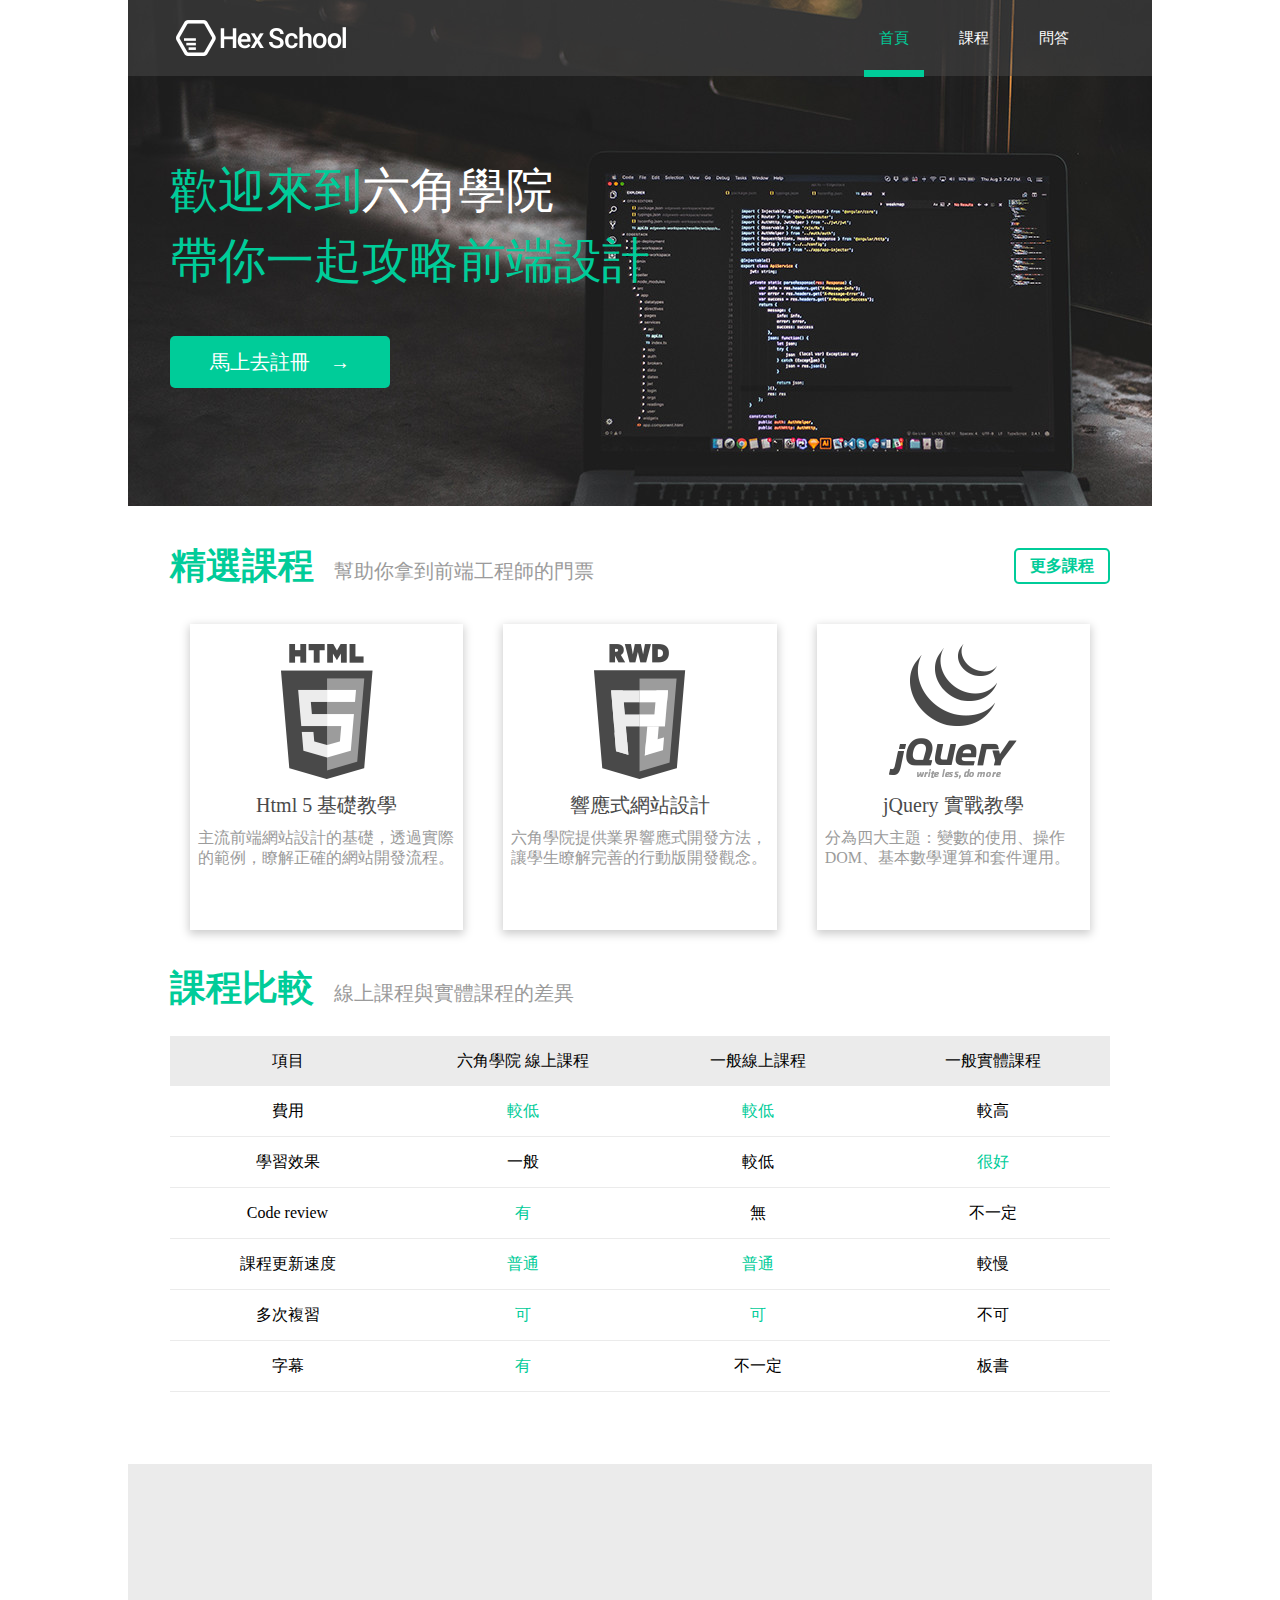
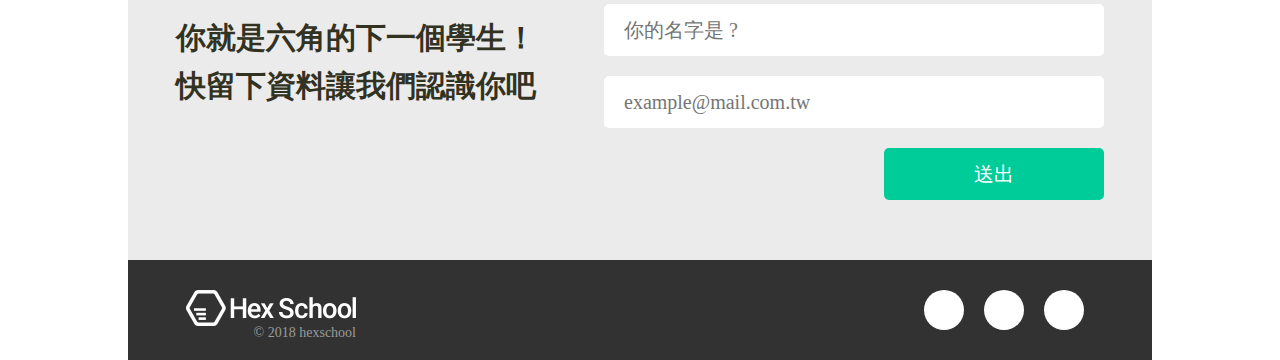
==== index.html @ c185f645 "add index.html" ====
<!DOCTYPE html>
<html lang="en">

<head>
	<meta charset="UTF-8">
	<meta name="viewport" content="width=device-width, initial-scale=1.0">
	<meta http-equiv="X-UA-Compatible" content="ie=edge">
	<title>六角學院</title>
	<meta name='description' content='為您打造就算沒有程式基礎，也能夠逐步學習獲得網頁排版技巧的紮實觀念，六角學院的講師將協助您成就更好的自己！' />
	<meta content="線上課程, 網頁設計, 前端, 前端課程推薦, HTML, CSS, jQuery, javascript" name="keywords">
	<meta property="og:title" content="六角學院" />
    <meta property="og:description" content="為您打造就算沒有程式基礎，也能夠逐步學習獲得網頁排版技巧的紮實觀念，六角學院的講師將協助您成就更好的自己！">
    <meta property="og:type" content="http://www.hexschool.com/" />
    <meta property="og:url" content="https://www.facebook.com/hexschool/?ref=br_rs" />
    <meta property="og:image" content="FB的圖片" />
    <meta http-equiv="X-UA-Compatible" content="IE=Edge" />
	<link rel="stylesheet" href="../css/all.css">
	<link rel="stylesheet" href="https://use.fontawesome.com/releases/v5.7.1/css/all.css" integrity="sha384-fnmOCqbTlWIlj8LyTjo7mOUStjsKC4pOpQbqyi7RrhN7udi9RwhKkMHpvLbHG9Sr" crossorigin="anonymous">
</head>

<body>
	<div class="wrap">
		<div class="index head">
			<div class="navbar">
				<h1>
					<a href="#">六角學院</a>
				</h1>
				<ul>
					<li class="highlight"><a class="highlight" href="../html/index.html">首頁</a></li>
					<li><a href="../html/class.html">課程</a></li>
					<li><a href="../html/faq.html">問答</a></li>
				</ul>
			</div>
			<div class="banner">
				歡迎來到<span>六角學院</span><br>帶你一起攻略前端設計
			</div>
			<input type="submit" value="馬上去註冊　→">
		</div>
		<div class="content">
			<div class="class-title">
				<h2>精選課程</h2>
				<h3>幫助你拿到前端工程師的門票</h3>
			</div>
			<div class="more-class">更多課程</div>
			<ul class="class-card">
				<li>
					<img src="../img/Html.png" alt="Html 5 基礎教學">
					<h4>Html 5 基礎教學</h4>
					<p>主流前端網站設計的基礎，透過實際的範例，瞭解正確的網站開發流程。</p>
				</li>
				<li>
					<img src="../img/RWD.png" alt="響應式網站設計">
					<h4>響應式網站設計</h4>
					<p>六角學院提供業界響應式開發方法，讓學生瞭解完善的行動版開發觀念。</p>
				</li>
				<li>
					<img src="../img/jQuery.png" alt="jQuery 實戰教學">
					<h4>jQuery 實戰教學</h4>
					<p>分為四大主題：變數的使用、操作DOM、基本數學運算和套件運用。</p>
				</li>
			</ul>

			<div class="class-title">
				<h2>課程比較</h2>
				<h3>線上課程與實體課程的差異</h3>
			</div>
			<table>
				<tr>
					<th>項目</th>
					<th>六角學院 線上課程</th>
					<th>一般線上課程</th>
					<th>一般實體課程</th>
				</tr>
				<tr>
					<td>費用</td>
					<td class="highlight">較低</td>
					<td class="highlight">較低</td>
					<td>較高</td>
				</tr>
				<tr>
					<td>學習效果</td>
					<td>一般</td>
					<td>較低</td>
					<td class="highlight">很好</td>
				</tr>
				<tr>
					<td>Code review</td>
					<td class="highlight">有</td>
					<td>無</td>
					<td>不一定</td>
				</tr>
				<tr>
					<td>課程更新速度</td>
					<td class="highlight">普通</td>
					<td class="highlight">普通</td>
					<td>較慢</td>
				</tr>
				<tr>
					<td>多次複習</td>
					<td class="highlight">可</td>
					<td class="highlight">可</td>
					<td>不可</td>
				</tr>
				<tr>
					<td>字幕</td>
					<td class="highlight">有</td>
					<td>不一定</td>
					<td>板書</td>
				</tr>
			</table>
		</div>
		<div class="contact-us">
			<p>你就是六角的下一個學生！<br>快留下資料讓我們認識你吧</p>
			<form class="deta" action="index.html">
				<input id="name" placeholder="你的名字是 ?" type="text" name="name">
				<br>
				<input id="mail" placeholder="example@mail.com.tw" type="text" name="mail">
				<br>
				<input class="btn" type="submit" value="送出">
			</form>
		</div>
		<footer>
			<div class="footer">
				<h1>
					<a href="#">六角學院</a>
					<p>© 2018 hexschool</p>
				</h1>
				<ul>
					<li>
						<a href="#">
							<i class="fab fa-facebook-f"></i>
						</a>
					</li>
					<li>
						<a href="#">
							<i class="fab fa-twitter"></i>
						</a>
					</li>
					<li>
						<a href="#">
							<i class="fab fa-instagram"></i>
						</a>
					</li>
				</ul>
			</div>
		</footer>
	</div>
</body>

</html>
---- css/all.css ----
/*css rest start*/
html, body, div, span, applet, object, iframe,
h1, h2, h3, h4, h5, h6, p, blockquote, pre,
a, abbr, acronym, address, big, cite, code,
del, dfn, em, img, ins, kbd, q, s, samp,
small, strike, strong, sub, sup, tt, var,
b, u, i, center,
dl, dt, dd, ol, ul, li,
fieldset, form, label, legend,
table, caption, tbody, tfoot, thead, tr, th, td,
article, aside, canvas, details, embed, 
figure, figcaption, footer, header, hgroup, 
menu, nav, output, ruby, section, summary,
time, mark, audio, video {
	margin: 0;
	padding: 0;
	border: 0;
	font-size: 100%;
	font: inherit;
	vertical-align: baseline;
}
/* HTML5 display-role reset for older browsers */
article, aside, details, figcaption, figure, 
footer, header, hgroup, menu, nav, section {
	display: block;
}
body {
	line-height: 1;
}
ol, ul {
	list-style: none;
}
blockquote, q {
	quotes: none;
}
blockquote:before, blockquote:after,
q:before, q:after {
	content: '';
	content: none;
}
table {
	border-collapse: collapse;
	border-spacing: 0;
}
/*css rest end*/
.wrap{
    width: 1024px;
    margin: 0 auto;
    
}

.highlight{
    color: #00cc99;
}



/*首頁*/

/*head*/

.index{
    background-image:url("../img/index_banner.jpg");
    white-space: nowrap;
    height: 506px;
    width: 1024px;
}

.navbar{
    background: rgba(74, 74, 74, 0.5);
    width: 1024px;
    height: 76px;
    display: flex;
    justify-content: space-between;
    padding: 20px 48px;
    -webkit-box-sizing: border-box;
    -moz-box-sizing: border-box;
    box-sizing: border-box;
    z-index: 1;
    
}

.navbar ul{
    display: flex;
    flex-direction: row;
}

.navbar ul li{
    align-self: center;
    width: 60px;
    height: 70px;
    font-family: Microsoft JhengHei;
    font-size: 15px;
    line-height: 70px;
    text-align: center;
    margin-right: 20px;
    
}

.navbar ul li:hover{
    height: 70px;
    line-height: 77px;
    border-bottom: 7px solid #00cc99;
}

.navbar ul li.highlight{
    align-self: center;
    width: 60px;
    height: 70px;
    font-family: Microsoft JhengHei;
    font-size: 15px;
    line-height: 70px;
    text-align: center;
    margin-right: 20px;
    height: 70px;
    line-height: 77px;
    border-bottom: 7px solid #00cc99;
}

.navbar ul li a{
    text-decoration:none;
    color:#fff;
}

.navbar ul li a.highlight{
    color:#00cc99;
}

.navbar ul li a:hover{
    text-decoration:none;
    color:#00cc99;
    cursor:pointer;
}

.navbar h1 a{
    background-image:url("../img/header_logo.png");
    width:170px;
    height:36px;
    display:block;
    text-indent:101%;
    overflow:hidden;
    white-space: nowrap;
}

.banner{
    font-size: 48px;
    font-family: Microsoft JhengHei;
    color:#00cc99;
    line-height: 70px;
    margin: 80px 0 0 42px;
}

.banner span{
    color: #fff;
}

input[type="submit"]{
    padding:5px 15px; 
    background:#00cc99; 
    border:0 none;
    cursor:pointer;
    -webkit-border-radius: 5px;
    border-radius: 5px; 
    width: 220px;
    height: 52px;
    font-size: 20px;
    font-family: Microsoft JhengHei;
    color:#fff;
    margin: 40px 0 0 42px;
}

input[type="submit"]:hover{
    width: 230px;
    height: 60px;
    transition: all .3s;
}

/*content*/

.content{
    -webkit-box-sizing: border-box;
    -moz-box-sizing: border-box;
    box-sizing: border-box;
    width: 1024px;
    padding: 42px 42px;
}

.class-title{
    display: inline-flex ;
}

.class-title h2{
    font-size: 36px;
    font-family: Microsoft JhengHei;
    font-weight:bold;
    color: #00cc99;
    margin: 0 20px 0 0;
}

.class-title h3{
    font-size: 20px;
    color: #9b9b9b;
    font-family: Microsoft JhengHei;
    display: flex;
    align-items: flex-end ;
    margin: 0 20px 3px 0;
}

.more-class{
    width: 92px;
    height: 32px;
    -webkit-border-radius: 5px;
    border-radius: 5px;
    border:2px solid #00cc99;    
    line-height: 32px;
    text-align:center;
    color: #00cc99;
    font-family: Microsoft JhengHei;
    font-weight:bold;
    cursor:pointer;
    float: right; 
}

.more-class:hover{
    -webkit-border-radius: 5px;
    border-radius: 5px;
    line-height: 32px;
    text-align:center;
    background: #00cc99;
    color: #fff;
    font-family: Microsoft JhengHei;
    font-weight:bold;
    cursor:pointer;
}

.class-card{
    display: flex;
}

.class-card li{
    width: 300px;
    height: 276px;
    background-color: #fff;
    box-shadow: 0px 3px 9px 1px #ccc;
    text-align:center;
    padding: 20px 8px 10px 8px ;
    margin: 40px 20px 40px 20px;
}

.class-card li:hover{
    transform: translateY(-5px);
}

.class-card li h4{
    line-height: 46px;
    font-size:20px;
    color: #4a4a4a;
    font-family: Microsoft JhengHei;
}

.class-card li p{
    line-height: 20px;
    text-align:left;
    font-size: 16px;
    color: #9b9b9b;
    font-family: Microsoft JhengHei;
}

.content table{ 
    margin: 30px auto;
    font-family: Microsoft JhengHei;
}

.content table td,.content table th{
    width: 235px;
    height: 50px;
    line-height: 50px;
    text-align: center;
}


.content table th{
    background-color: #ebebeb;
}

.content table td{
    border-bottom: 1px solid #ebebeb;
}

.contact-us{
    -webkit-box-sizing: border-box;
    -moz-box-sizing: border-box;
    box-sizing: border-box;
    height: 396px;
    width: 1024px;
    background-color: #ebebeb;
    padding: 0px 48px;
    position: relative;
}

.contact-us p{
    font-family: Microsoft JhengHei;
    font-size: 30px;
    font-weight: bold;
    color: #323223;
    line-height: 48px;
    display: block;
    position: absolute;
    top:150px;
    
}

.contact-us form{
    float: right;
    position: relative;
    top: 140px;
}

input[type="text"]{
    padding:0px 20px; 
    background:#fff; 
    -webkit-border-radius: 5px;
    border-radius: 5px; 
    border: 1px none;
    width: 460px;
    height: 52px;
    font-size: 20px;
    font-family: Microsoft JhengHei;
    color:#9b9b9b;
    margin:0 0 20px 0;
}

.contact-us input[type="submit"]{
    padding:5px 15px; 
    background:#00cc99; 
    border:0 none;
    cursor:pointer;
    -webkit-border-radius: 5px;
    border-radius: 5px; 
    width: 220px;
    height: 52px;
    font-size: 20px;
    font-family: Microsoft JhengHei;
    color:#fff;
    float: right;
    margin:0 0 -10px 0;
}

.contact-us input[type="submit"]:hover{
    width: 230px;
    height: 60px;
    box-shadow: 0px 3px 9px 1px #ccc;
    transition: all .3s;
}


/*footer*/

.footer{
    background: #323232;
    width: 1024px;
    height: 100px;
    display: flex;
    justify-content: space-between;
    padding: 20px 48px;
    -webkit-box-sizing: border-box;
    -moz-box-sizing: border-box;
    box-sizing: border-box;   
}

.footer ul{
    display: flex;
    flex-direction: row;
}

.footer ul li{
    align-self: center;
    width: 40px;
    height: 40px;
    font-family: Microsoft JhengHei;
    font-size: 15px;
    line-height: 40px;
    text-align: center;
    margin-right: 20px;
    -webkit-border-radius: 500px;
    border-radius: 500px; 
    background-color: #fff;
}

.footer ul li:hover{
    align-self: center;
    width: 50px;
    height: 50px;
    font-family: Microsoft JhengHei;
    font-size: 18px;
    line-height: 50px;
    text-align: center;
    margin-right: 20px;
    -webkit-border-radius: 500px;
    border-radius: 500px; 
    background-color: #fff;
    cursor: pointer;
    transition: all .3s;
}

.footer ul li a i{
    color: #323232;
}

.footer h1{
    margin: 10px;
}

.footer h1 p{
    color: #9b9b9b;
    text-align: right;
    font-family: Microsoft JhengHei;
    font-size: 14px;
}

.footer h1 a{
    background-image:url("../img/header_logo.png");
    width:170px;
    height:36px;
    display:block;
    text-indent:101%;
    overflow:hidden;
    white-space: nowrap;
}

/* 課程 */

/*head*/

.class{
    background-image:url("../img/class_banner.jpg");
    white-space: nowrap;
    height: 506px;
    width: 1024px;
}

.class .banner{
    font-size: 48px;
    font-family: Microsoft JhengHei;
    color:#fff;
    line-height: 40px;
}

.class span{
    color: #00cc99;
    font-size: 20px;
}

/*content*/

.teacher{
    font-family: Microsoft JhengHei;
    display: flex;
    flex-direction: column;
    align-items: center;
    margin-bottom: 42px;
}

.teacher h2{
    font-size: 36px;
    font-weight: bold;
    color: #00cc99;
    margin: 0 20px 0 0;
}

.teacher h3{
    font-size: 20px;
    color: #9b9b9b;
    margin: 0 20px 3px 0;
}

.teacher p { 
    font-size: 36px;
    font-weight: bold;
}

.teacher p span{
    color: #00cc99;
}

.teacher ul li{
    color: #9b9b9b;
    line-height: 26px;
    list-style-type: disc;
}

.teacher-photo{
    display: flex;
    justify-content:space-between;
    align-items: center;
    width: 620px;
}

.class-point{
    font-family: Microsoft JhengHei;
    width: 620px;
    margin: 0 auto;
    margin-bottom: 60px;
}

.point-title{
    display: inline-flex ;
    margin-bottom: 20px;
}

.point-title h2{
    font-size: 36px;
    font-weight:bold;
    color: #00cc99;
    margin: 0 20px 0 0;
}

.point-title h3{
    font-size: 20px;
    color: #9b9b9b;
    font-family: Microsoft JhengHei;
    display: flex;
    align-items: flex-end ;
    margin: 0 0px 3px 40px;
}

.class-point ul li{
    color: #323223;
    line-height: 26px;
    list-style-type: decimal;
    list-style-position: inside;
    
}

.class-content{
    font-family: Microsoft JhengHei;
    margin: 0 auto 42px;
    width: 620px;
}

.content-title{
    display: inline-flex ;
    margin-bottom: 30px;
}

.content-title h2{
    font-size: 36px;
    font-weight:bold;
    color: #00cc99;
    margin: 0 20px 0 0;
}

.content-title h3{
    font-size: 20px;
    color: #9b9b9b;
    font-family: Microsoft JhengHei;
    display: flex;
    align-items: flex-end ;
    margin: 0 0px 3px 20px;
}

.class-content ul li{
    width: 620px;
    background-color: #fff;
    padding: 20px 48px;
    color: #9b9b9b;
    font-weight:bold;
}

.class-content ul li:hover{
    box-shadow: 0px 3px 9px 1px #ccc;
    margin: 10px 0;
    transition: all .2s;
}

.class-content ul .background{
    background-color: #ebebeb;
    color: #323223;
}

.class-contact-us{
    -webkit-box-sizing: border-box;
    -moz-box-sizing: border-box;
    box-sizing: border-box;
    height: 396px;
    width: 1024px;
    background-color: #ebebeb;
    padding: 0px 200px;
    position: relative;
}

.class-contact-us p{
    font-family: Microsoft JhengHei;
    font-size: 30px;
    font-weight: bold;
    color: #323223;
    line-height: 48px;
    display: block;
    position: absolute;
    top:150px;
    
}

.class-contact-us form{
    float: right;
    position: relative;
    top: 150px;
}


/* 問答 */

/* head */

.faq{
    background-image:url("../img/faq_banner.jpg");
    white-space: nowrap;
    height: 506px;
    width: 1024px;
    position: relative;
}

.faq .banner{
    font-size: 48px;
    font-family: Microsoft JhengHei;
    color:#fff;
    line-height: 40px;
    position: absolute;
    left: 30%;
    top: 20%;
    text-align: center;
}

.faq span{
    color: #00cc99;
    font-size: 24px;  
}

.faq .search{
    position: absolute;
    left: 23%;
    top: 65%;
}

.faq input[type="search"]{
    padding:0px 20px; 
    background:#fff; 
    -webkit-border-radius: 5px;
    border-radius: 5px; 
    border: 1px none;
    width: 550px;
    height: 52px;
    font-size: 20px;
    font-family: Microsoft JhengHei;
    color:#fff;
}

.faq button{
    background:#fff; 
    -webkit-border-radius: 5px;
    border-radius: 5px; 
    border: 1px none;
    width: 52px;
    height: 52px;
    font-size: 20px;
    font-family: Microsoft JhengHei;
    color: #9b9b9b;
    margin-left: -50px;
}

.faq button:hover{
    background:#fff; 
    -webkit-border-radius: 5px;
    border-radius: 5px; 
    border: 1px none;
    width: 52px;
    height: 52px;
    font-size: 20px;
    color: #323232;
}

/* content*/

.fap-content{
    padding: 0 122px;
    font-family: Microsoft JhengHei;
}

.faq-point span{
    color: #00cc99;
}

.faq-title{
    display: inline-flex ;
    margin: 60px 0 30px 0;
}

.faq-title h2{
    font-size: 36px;
    font-weight:bold;
    color: #00cc99;
    margin: 0 20px 0 0;
}

.faq-title h3{
    font-size: 20px;
    color: #9b9b9b;
    display: flex;
    align-items: flex-end ;
    margin: 0 0px 3px 20px;
}

.faq-point ul li{
    color: #9b9b9b;
    line-height: 30px;
    margin-bottom: 20px;
}

.faq-point .bold{
    font-weight:bold;
    color:  #323232;
    font-size: 20px;
}

ul.pay li{
    list-style: decimal;
    list-style-position: inside;
    margin: 5px 0 0 25px;
    line-height: 24px;
}

ul.refund li{
    list-style: disc;
    list-style-position: inside;
    margin: 5px 0 0 25px;
    line-height: 24px;
}

li.small{
    font-size: 16px;
}

.faq-contact-us{
    -webkit-box-sizing: border-box;
    -moz-box-sizing: border-box;
    box-sizing: border-box;
    width: 1024px;
    height: 600px;
    background-color: #ebebeb;
    padding: 0px 48px;
    position: relative;
}

.faq-contact-us p{
    font-family: Microsoft JhengHei;
    font-size: 30px;
    font-weight: bold;
    color: #323223;
    line-height: 48px;
    display: block;
    position: absolute;
    top:150px;
    
}

.faq-contact-us form{
    float: right;
    position: relative;
    top: 140px;
}

.faq-contact-us input[type="text"]{
    padding:0px 20px; 
    background:#fff; 
    -webkit-border-radius: 5px;
    border-radius: 5px; 
    border: 1px none;
    width: 460px;
    height: 52px;
    font-size: 20px;
    font-family: Microsoft JhengHei;
    color:#9b9b9b;
    margin:0 0 20px 0;
}

.faq-contact-us input[type="submit"]{
    padding:5px 15px; 
    background:#00cc99; 
    border:0 none;
    cursor:pointer;
    -webkit-border-radius: 5px;
    border-radius: 5px; 
    width: 220px;
    height: 52px;
    font-size: 20px;
    font-family: Microsoft JhengHei;
    color:#fff;
    float: right;
    margin:0 0 -10px 0;
}

.faq-contact-us input[type="submit"]:hover{
    width: 230px;
    height: 60px;
    box-shadow: 0px 3px 9px 1px #ccc;
    transition: all .3s;
}

input[type="text"].question {
    padding:0px 20px; 
    background:#fff; 
    -webkit-border-radius: 5px;
    border-radius: 5px; 
    border: 1px none;
    width: 460px;
    height: 202px;
    font-size: 20px;
    font-family: Microsoft JhengHei;
    color:#323232;
    margin:0 0 20px 0;
}
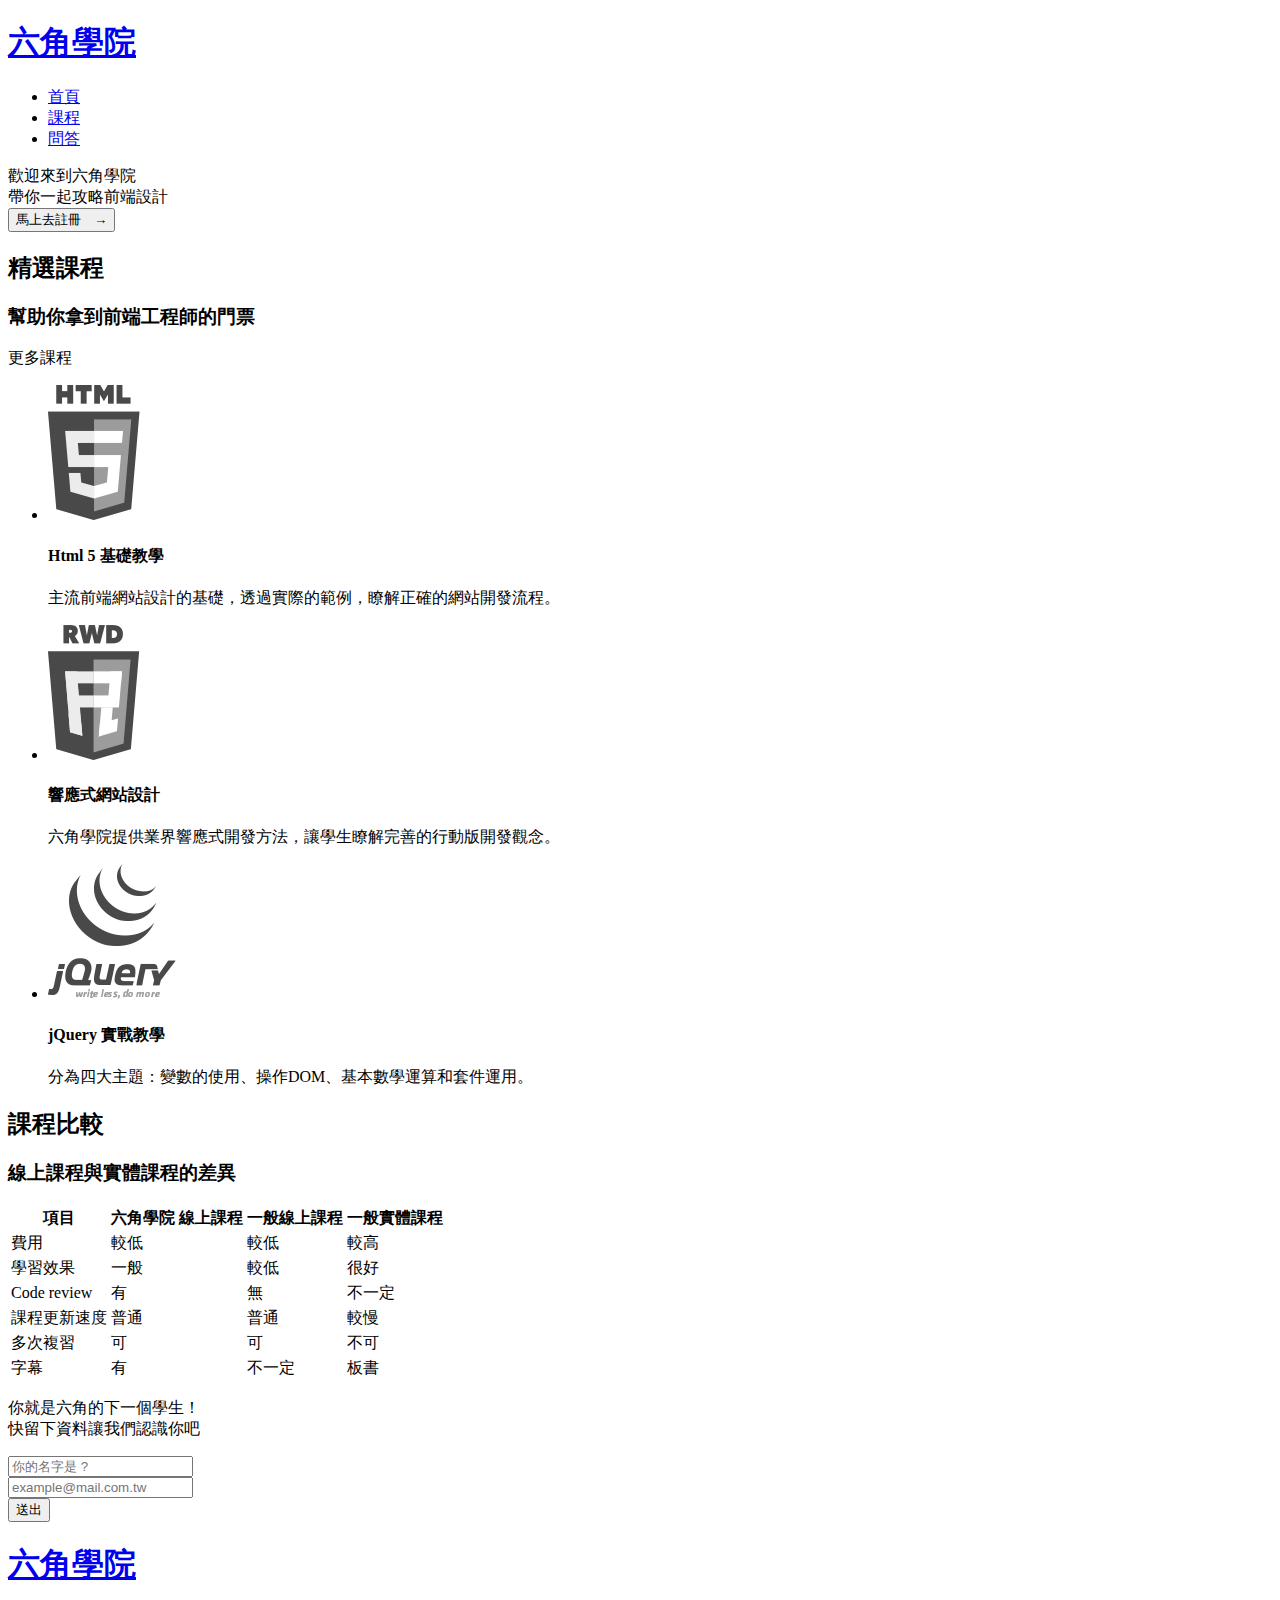
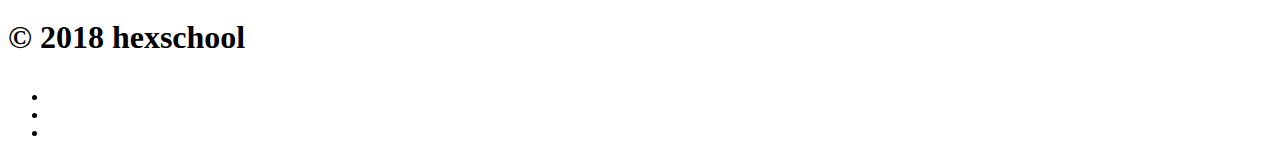
==== commit e7656cf7: "link css reset" ====
--- a/index.html
+++ b/index.html
@@ -14,7 +14,7 @@
     <meta property="og:url" content="https://www.facebook.com/hexschool/?ref=br_rs" />
     <meta property="og:image" content="FB的圖片" />
     <meta http-equiv="X-UA-Compatible" content="IE=Edge" />
-	<link rel="stylesheet" href="../css/all.css">
+	<link rel="stylesheet" href="https://github.com/baiyan412048/html-csshomewrok_1/tree/master/css">
 	<link rel="stylesheet" href="https://use.fontawesome.com/releases/v5.7.1/css/all.css" integrity="sha384-fnmOCqbTlWIlj8LyTjo7mOUStjsKC4pOpQbqyi7RrhN7udi9RwhKkMHpvLbHG9Sr" crossorigin="anonymous">
 </head>
 
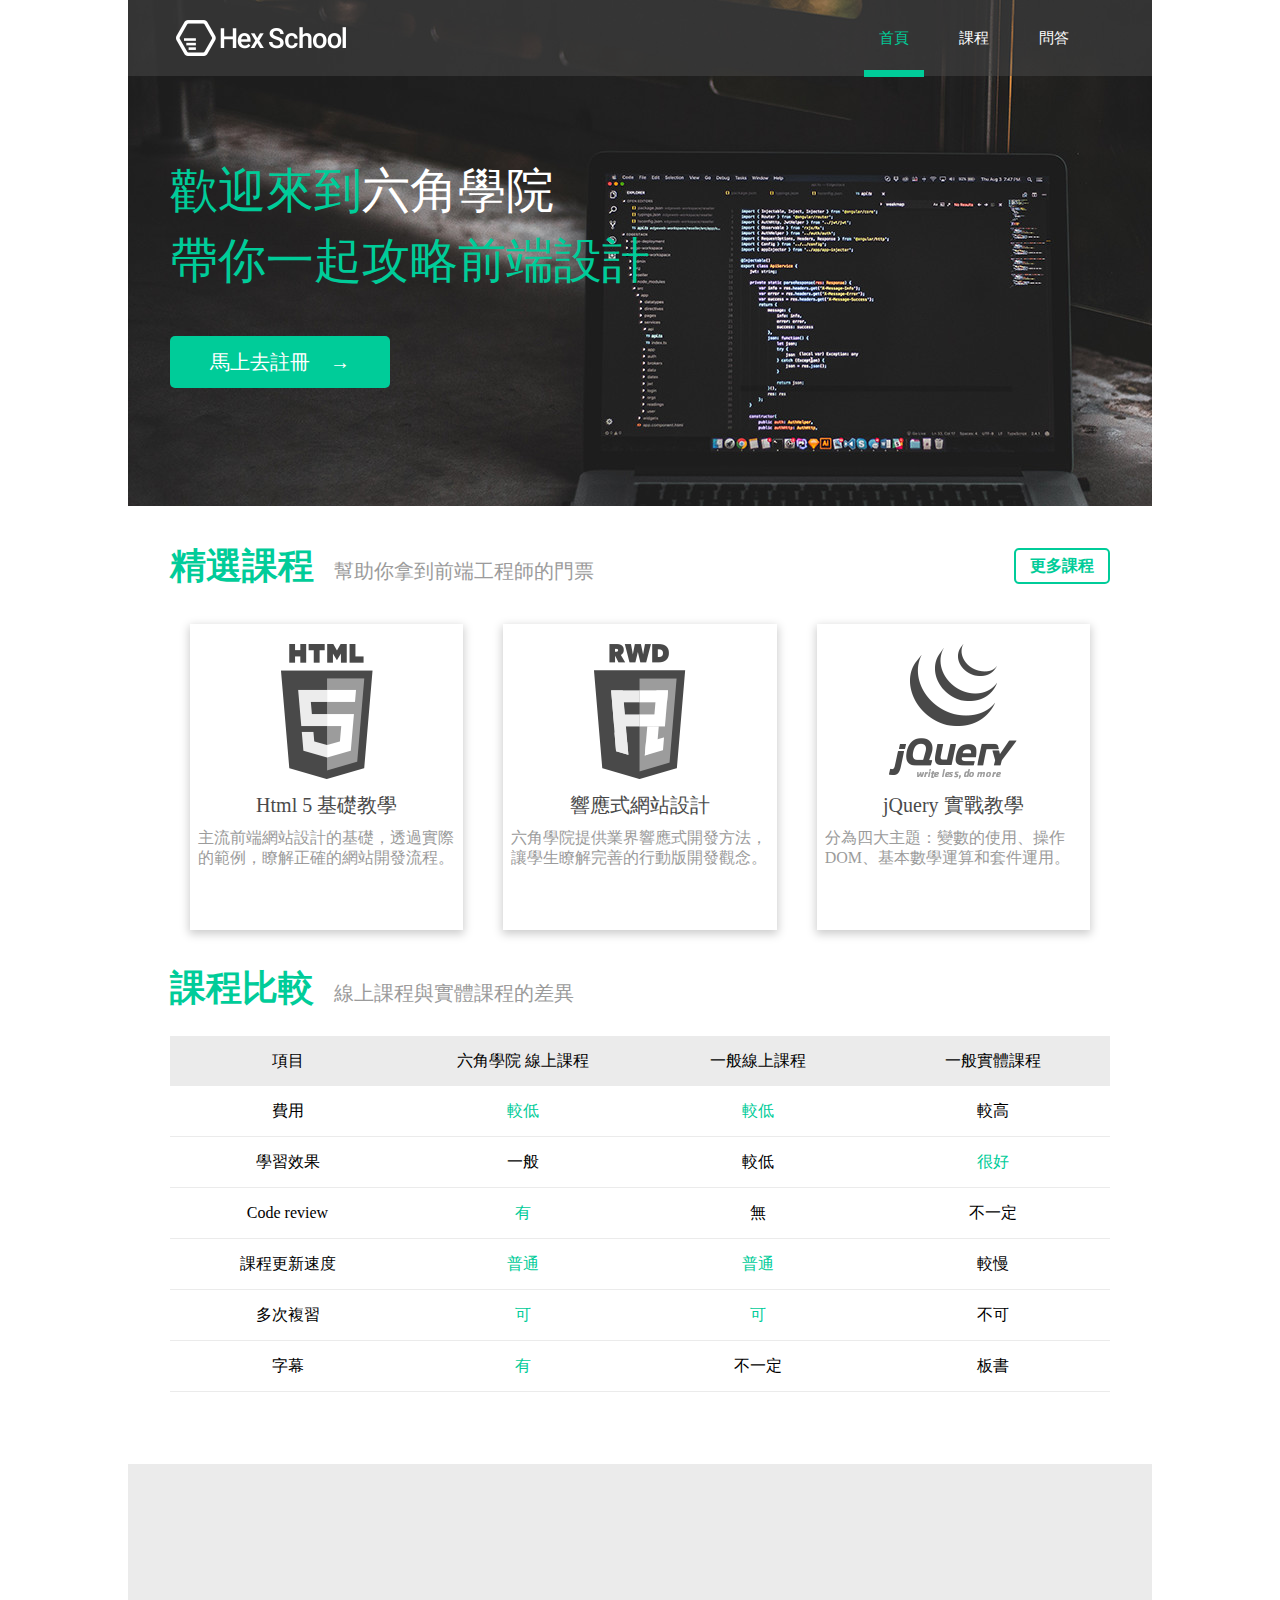
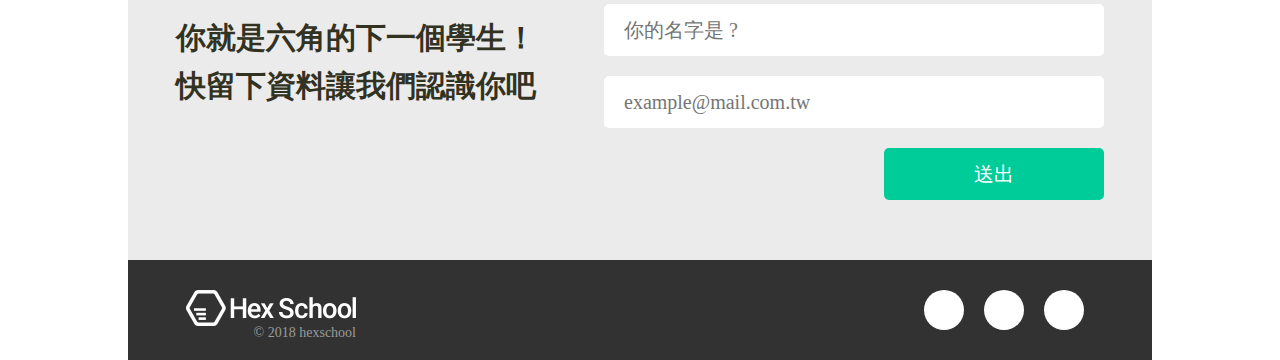
==== commit 9a609380: "link css reaset" ====
--- a/index.html
+++ b/index.html
@@ -14,7 +14,7 @@
     <meta property="og:url" content="https://www.facebook.com/hexschool/?ref=br_rs" />
     <meta property="og:image" content="FB的圖片" />
     <meta http-equiv="X-UA-Compatible" content="IE=Edge" />
-	<link rel="stylesheet" href="https://github.com/baiyan412048/html-csshomewrok_1/tree/master/css">
+	<link rel="stylesheet" href="css/all.css">
 	<link rel="stylesheet" href="https://use.fontawesome.com/releases/v5.7.1/css/all.css" integrity="sha384-fnmOCqbTlWIlj8LyTjo7mOUStjsKC4pOpQbqyi7RrhN7udi9RwhKkMHpvLbHG9Sr" crossorigin="anonymous">
 </head>
 
--- a/css/all.css
+++ b/css/all.css
@@ -0,0 +1,821 @@
+/*css rest start*/
+html, body, div, span, applet, object, iframe,
+h1, h2, h3, h4, h5, h6, p, blockquote, pre,
+a, abbr, acronym, address, big, cite, code,
+del, dfn, em, img, ins, kbd, q, s, samp,
+small, strike, strong, sub, sup, tt, var,
+b, u, i, center,
+dl, dt, dd, ol, ul, li,
+fieldset, form, label, legend,
+table, caption, tbody, tfoot, thead, tr, th, td,
+article, aside, canvas, details, embed, 
+figure, figcaption, footer, header, hgroup, 
+menu, nav, output, ruby, section, summary,
+time, mark, audio, video {
+	margin: 0;
+	padding: 0;
+	border: 0;
+	font-size: 100%;
+	font: inherit;
+	vertical-align: baseline;
+}
+/* HTML5 display-role reset for older browsers */
+article, aside, details, figcaption, figure, 
+footer, header, hgroup, menu, nav, section {
+	display: block;
+}
+body {
+	line-height: 1;
+}
+ol, ul {
+	list-style: none;
+}
+blockquote, q {
+	quotes: none;
+}
+blockquote:before, blockquote:after,
+q:before, q:after {
+	content: '';
+	content: none;
+}
+table {
+	border-collapse: collapse;
+	border-spacing: 0;
+}
+/*css rest end*/
+.wrap{
+    width: 1024px;
+    margin: 0 auto;
+    
+}
+
+.highlight{
+    color: #00cc99;
+}
+
+
+
+/*首頁*/
+
+/*head*/
+
+.index{
+    background-image:url("../img/index_banner.jpg");
+    white-space: nowrap;
+    height: 506px;
+    width: 1024px;
+}
+
+.navbar{
+    background: rgba(74, 74, 74, 0.5);
+    width: 1024px;
+    height: 76px;
+    display: flex;
+    justify-content: space-between;
+    padding: 20px 48px;
+    -webkit-box-sizing: border-box;
+    -moz-box-sizing: border-box;
+    box-sizing: border-box;
+    z-index: 1;
+    
+}
+
+.navbar ul{
+    display: flex;
+    flex-direction: row;
+}
+
+.navbar ul li{
+    align-self: center;
+    width: 60px;
+    height: 70px;
+    font-family: Microsoft JhengHei;
+    font-size: 15px;
+    line-height: 70px;
+    text-align: center;
+    margin-right: 20px;
+    
+}
+
+.navbar ul li:hover{
+    height: 70px;
+    line-height: 77px;
+    border-bottom: 7px solid #00cc99;
+}
+
+.navbar ul li.highlight{
+    align-self: center;
+    width: 60px;
+    height: 70px;
+    font-family: Microsoft JhengHei;
+    font-size: 15px;
+    line-height: 70px;
+    text-align: center;
+    margin-right: 20px;
+    height: 70px;
+    line-height: 77px;
+    border-bottom: 7px solid #00cc99;
+}
+
+.navbar ul li a{
+    text-decoration:none;
+    color:#fff;
+}
+
+.navbar ul li a.highlight{
+    color:#00cc99;
+}
+
+.navbar ul li a:hover{
+    text-decoration:none;
+    color:#00cc99;
+    cursor:pointer;
+}
+
+.navbar h1 a{
+    background-image:url("../img/header_logo.png");
+    width:170px;
+    height:36px;
+    display:block;
+    text-indent:101%;
+    overflow:hidden;
+    white-space: nowrap;
+}
+
+.banner{
+    font-size: 48px;
+    font-family: Microsoft JhengHei;
+    color:#00cc99;
+    line-height: 70px;
+    margin: 80px 0 0 42px;
+}
+
+.banner span{
+    color: #fff;
+}
+
+input[type="submit"]{
+    padding:5px 15px; 
+    background:#00cc99; 
+    border:0 none;
+    cursor:pointer;
+    -webkit-border-radius: 5px;
+    border-radius: 5px; 
+    width: 220px;
+    height: 52px;
+    font-size: 20px;
+    font-family: Microsoft JhengHei;
+    color:#fff;
+    margin: 40px 0 0 42px;
+}
+
+input[type="submit"]:hover{
+    width: 230px;
+    height: 60px;
+    transition: all .3s;
+}
+
+/*content*/
+
+.content{
+    -webkit-box-sizing: border-box;
+    -moz-box-sizing: border-box;
+    box-sizing: border-box;
+    width: 1024px;
+    padding: 42px 42px;
+}
+
+.class-title{
+    display: inline-flex ;
+}
+
+.class-title h2{
+    font-size: 36px;
+    font-family: Microsoft JhengHei;
+    font-weight:bold;
+    color: #00cc99;
+    margin: 0 20px 0 0;
+}
+
+.class-title h3{
+    font-size: 20px;
+    color: #9b9b9b;
+    font-family: Microsoft JhengHei;
+    display: flex;
+    align-items: flex-end ;
+    margin: 0 20px 3px 0;
+}
+
+.more-class{
+    width: 92px;
+    height: 32px;
+    -webkit-border-radius: 5px;
+    border-radius: 5px;
+    border:2px solid #00cc99;    
+    line-height: 32px;
+    text-align:center;
+    color: #00cc99;
+    font-family: Microsoft JhengHei;
+    font-weight:bold;
+    cursor:pointer;
+    float: right; 
+}
+
+.more-class:hover{
+    -webkit-border-radius: 5px;
+    border-radius: 5px;
+    line-height: 32px;
+    text-align:center;
+    background: #00cc99;
+    color: #fff;
+    font-family: Microsoft JhengHei;
+    font-weight:bold;
+    cursor:pointer;
+}
+
+.class-card{
+    display: flex;
+}
+
+.class-card li{
+    width: 300px;
+    height: 276px;
+    background-color: #fff;
+    box-shadow: 0px 3px 9px 1px #ccc;
+    text-align:center;
+    padding: 20px 8px 10px 8px ;
+    margin: 40px 20px 40px 20px;
+}
+
+.class-card li:hover{
+    transform: translateY(-5px);
+}
+
+.class-card li h4{
+    line-height: 46px;
+    font-size:20px;
+    color: #4a4a4a;
+    font-family: Microsoft JhengHei;
+}
+
+.class-card li p{
+    line-height: 20px;
+    text-align:left;
+    font-size: 16px;
+    color: #9b9b9b;
+    font-family: Microsoft JhengHei;
+}
+
+.content table{ 
+    margin: 30px auto;
+    font-family: Microsoft JhengHei;
+}
+
+.content table td,.content table th{
+    width: 235px;
+    height: 50px;
+    line-height: 50px;
+    text-align: center;
+}
+
+
+.content table th{
+    background-color: #ebebeb;
+}
+
+.content table td{
+    border-bottom: 1px solid #ebebeb;
+}
+
+.contact-us{
+    -webkit-box-sizing: border-box;
+    -moz-box-sizing: border-box;
+    box-sizing: border-box;
+    height: 396px;
+    width: 1024px;
+    background-color: #ebebeb;
+    padding: 0px 48px;
+    position: relative;
+}
+
+.contact-us p{
+    font-family: Microsoft JhengHei;
+    font-size: 30px;
+    font-weight: bold;
+    color: #323223;
+    line-height: 48px;
+    display: block;
+    position: absolute;
+    top:150px;
+    
+}
+
+.contact-us form{
+    float: right;
+    position: relative;
+    top: 140px;
+}
+
+input[type="text"]{
+    padding:0px 20px; 
+    background:#fff; 
+    -webkit-border-radius: 5px;
+    border-radius: 5px; 
+    border: 1px none;
+    width: 460px;
+    height: 52px;
+    font-size: 20px;
+    font-family: Microsoft JhengHei;
+    color:#9b9b9b;
+    margin:0 0 20px 0;
+}
+
+.contact-us input[type="submit"]{
+    padding:5px 15px; 
+    background:#00cc99; 
+    border:0 none;
+    cursor:pointer;
+    -webkit-border-radius: 5px;
+    border-radius: 5px; 
+    width: 220px;
+    height: 52px;
+    font-size: 20px;
+    font-family: Microsoft JhengHei;
+    color:#fff;
+    float: right;
+    margin:0 0 -10px 0;
+}
+
+.contact-us input[type="submit"]:hover{
+    width: 230px;
+    height: 60px;
+    box-shadow: 0px 3px 9px 1px #ccc;
+    transition: all .3s;
+}
+
+
+/*footer*/
+
+.footer{
+    background: #323232;
+    width: 1024px;
+    height: 100px;
+    display: flex;
+    justify-content: space-between;
+    padding: 20px 48px;
+    -webkit-box-sizing: border-box;
+    -moz-box-sizing: border-box;
+    box-sizing: border-box;   
+}
+
+.footer ul{
+    display: flex;
+    flex-direction: row;
+}
+
+.footer ul li{
+    align-self: center;
+    width: 40px;
+    height: 40px;
+    font-family: Microsoft JhengHei;
+    font-size: 15px;
+    line-height: 40px;
+    text-align: center;
+    margin-right: 20px;
+    -webkit-border-radius: 500px;
+    border-radius: 500px; 
+    background-color: #fff;
+}
+
+.footer ul li:hover{
+    align-self: center;
+    width: 50px;
+    height: 50px;
+    font-family: Microsoft JhengHei;
+    font-size: 18px;
+    line-height: 50px;
+    text-align: center;
+    margin-right: 20px;
+    -webkit-border-radius: 500px;
+    border-radius: 500px; 
+    background-color: #fff;
+    cursor: pointer;
+    transition: all .3s;
+}
+
+.footer ul li a i{
+    color: #323232;
+}
+
+.footer h1{
+    margin: 10px;
+}
+
+.footer h1 p{
+    color: #9b9b9b;
+    text-align: right;
+    font-family: Microsoft JhengHei;
+    font-size: 14px;
+}
+
+.footer h1 a{
+    background-image:url("../img/header_logo.png");
+    width:170px;
+    height:36px;
+    display:block;
+    text-indent:101%;
+    overflow:hidden;
+    white-space: nowrap;
+}
+
+/* 課程 */
+
+/*head*/
+
+.class{
+    background-image:url("../img/class_banner.jpg");
+    white-space: nowrap;
+    height: 506px;
+    width: 1024px;
+}
+
+.class .banner{
+    font-size: 48px;
+    font-family: Microsoft JhengHei;
+    color:#fff;
+    line-height: 40px;
+}
+
+.class span{
+    color: #00cc99;
+    font-size: 20px;
+}
+
+/*content*/
+
+.teacher{
+    font-family: Microsoft JhengHei;
+    display: flex;
+    flex-direction: column;
+    align-items: center;
+    margin-bottom: 42px;
+}
+
+.teacher h2{
+    font-size: 36px;
+    font-weight: bold;
+    color: #00cc99;
+    margin: 0 20px 0 0;
+}
+
+.teacher h3{
+    font-size: 20px;
+    color: #9b9b9b;
+    margin: 0 20px 3px 0;
+}
+
+.teacher p { 
+    font-size: 36px;
+    font-weight: bold;
+}
+
+.teacher p span{
+    color: #00cc99;
+}
+
+.teacher ul li{
+    color: #9b9b9b;
+    line-height: 26px;
+    list-style-type: disc;
+}
+
+.teacher-photo{
+    display: flex;
+    justify-content:space-between;
+    align-items: center;
+    width: 620px;
+}
+
+.class-point{
+    font-family: Microsoft JhengHei;
+    width: 620px;
+    margin: 0 auto;
+    margin-bottom: 60px;
+}
+
+.point-title{
+    display: inline-flex ;
+    margin-bottom: 20px;
+}
+
+.point-title h2{
+    font-size: 36px;
+    font-weight:bold;
+    color: #00cc99;
+    margin: 0 20px 0 0;
+}
+
+.point-title h3{
+    font-size: 20px;
+    color: #9b9b9b;
+    font-family: Microsoft JhengHei;
+    display: flex;
+    align-items: flex-end ;
+    margin: 0 0px 3px 40px;
+}
+
+.class-point ul li{
+    color: #323223;
+    line-height: 26px;
+    list-style-type: decimal;
+    list-style-position: inside;
+    
+}
+
+.class-content{
+    font-family: Microsoft JhengHei;
+    margin: 0 auto 42px;
+    width: 620px;
+}
+
+.content-title{
+    display: inline-flex ;
+    margin-bottom: 30px;
+}
+
+.content-title h2{
+    font-size: 36px;
+    font-weight:bold;
+    color: #00cc99;
+    margin: 0 20px 0 0;
+}
+
+.content-title h3{
+    font-size: 20px;
+    color: #9b9b9b;
+    font-family: Microsoft JhengHei;
+    display: flex;
+    align-items: flex-end ;
+    margin: 0 0px 3px 20px;
+}
+
+.class-content ul li{
+    width: 620px;
+    background-color: #fff;
+    padding: 20px 48px;
+    color: #9b9b9b;
+    font-weight:bold;
+}
+
+.class-content ul li:hover{
+    box-shadow: 0px 3px 9px 1px #ccc;
+    margin: 10px 0;
+    transition: all .2s;
+}
+
+.class-content ul .background{
+    background-color: #ebebeb;
+    color: #323223;
+}
+
+.class-contact-us{
+    -webkit-box-sizing: border-box;
+    -moz-box-sizing: border-box;
+    box-sizing: border-box;
+    height: 396px;
+    width: 1024px;
+    background-color: #ebebeb;
+    padding: 0px 200px;
+    position: relative;
+}
+
+.class-contact-us p{
+    font-family: Microsoft JhengHei;
+    font-size: 30px;
+    font-weight: bold;
+    color: #323223;
+    line-height: 48px;
+    display: block;
+    position: absolute;
+    top:150px;
+    
+}
+
+.class-contact-us form{
+    float: right;
+    position: relative;
+    top: 150px;
+}
+
+
+/* 問答 */
+
+/* head */
+
+.faq{
+    background-image:url("../img/faq_banner.jpg");
+    white-space: nowrap;
+    height: 506px;
+    width: 1024px;
+    position: relative;
+}
+
+.faq .banner{
+    font-size: 48px;
+    font-family: Microsoft JhengHei;
+    color:#fff;
+    line-height: 40px;
+    position: absolute;
+    left: 30%;
+    top: 20%;
+    text-align: center;
+}
+
+.faq span{
+    color: #00cc99;
+    font-size: 24px;  
+}
+
+.faq .search{
+    position: absolute;
+    left: 23%;
+    top: 65%;
+}
+
+.faq input[type="search"]{
+    padding:0px 20px; 
+    background:#fff; 
+    -webkit-border-radius: 5px;
+    border-radius: 5px; 
+    border: 1px none;
+    width: 550px;
+    height: 52px;
+    font-size: 20px;
+    font-family: Microsoft JhengHei;
+    color:#fff;
+}
+
+.faq button{
+    background:#fff; 
+    -webkit-border-radius: 5px;
+    border-radius: 5px; 
+    border: 1px none;
+    width: 52px;
+    height: 52px;
+    font-size: 20px;
+    font-family: Microsoft JhengHei;
+    color: #9b9b9b;
+    margin-left: -50px;
+}
+
+.faq button:hover{
+    background:#fff; 
+    -webkit-border-radius: 5px;
+    border-radius: 5px; 
+    border: 1px none;
+    width: 52px;
+    height: 52px;
+    font-size: 20px;
+    color: #323232;
+}
+
+/* content*/
+
+.fap-content{
+    padding: 0 122px;
+    font-family: Microsoft JhengHei;
+}
+
+.faq-point span{
+    color: #00cc99;
+}
+
+.faq-title{
+    display: inline-flex ;
+    margin: 60px 0 30px 0;
+}
+
+.faq-title h2{
+    font-size: 36px;
+    font-weight:bold;
+    color: #00cc99;
+    margin: 0 20px 0 0;
+}
+
+.faq-title h3{
+    font-size: 20px;
+    color: #9b9b9b;
+    display: flex;
+    align-items: flex-end ;
+    margin: 0 0px 3px 20px;
+}
+
+.faq-point ul li{
+    color: #9b9b9b;
+    line-height: 30px;
+    margin-bottom: 20px;
+}
+
+.faq-point .bold{
+    font-weight:bold;
+    color:  #323232;
+    font-size: 20px;
+}
+
+ul.pay li{
+    list-style: decimal;
+    list-style-position: inside;
+    margin: 5px 0 0 25px;
+    line-height: 24px;
+}
+
+ul.refund li{
+    list-style: disc;
+    list-style-position: inside;
+    margin: 5px 0 0 25px;
+    line-height: 24px;
+}
+
+li.small{
+    font-size: 16px;
+}
+
+.faq-contact-us{
+    -webkit-box-sizing: border-box;
+    -moz-box-sizing: border-box;
+    box-sizing: border-box;
+    width: 1024px;
+    height: 600px;
+    background-color: #ebebeb;
+    padding: 0px 48px;
+    position: relative;
+}
+
+.faq-contact-us p{
+    font-family: Microsoft JhengHei;
+    font-size: 30px;
+    font-weight: bold;
+    color: #323223;
+    line-height: 48px;
+    display: block;
+    position: absolute;
+    top:150px;
+    
+}
+
+.faq-contact-us form{
+    float: right;
+    position: relative;
+    top: 140px;
+}
+
+.faq-contact-us input[type="text"]{
+    padding:0px 20px; 
+    background:#fff; 
+    -webkit-border-radius: 5px;
+    border-radius: 5px; 
+    border: 1px none;
+    width: 460px;
+    height: 52px;
+    font-size: 20px;
+    font-family: Microsoft JhengHei;
+    color:#9b9b9b;
+    margin:0 0 20px 0;
+}
+
+.faq-contact-us input[type="submit"]{
+    padding:5px 15px; 
+    background:#00cc99; 
+    border:0 none;
+    cursor:pointer;
+    -webkit-border-radius: 5px;
+    border-radius: 5px; 
+    width: 220px;
+    height: 52px;
+    font-size: 20px;
+    font-family: Microsoft JhengHei;
+    color:#fff;
+    float: right;
+    margin:0 0 -10px 0;
+}
+
+.faq-contact-us input[type="submit"]:hover{
+    width: 230px;
+    height: 60px;
+    box-shadow: 0px 3px 9px 1px #ccc;
+    transition: all .3s;
+}
+
+input[type="text"].question {
+    padding:0px 20px; 
+    background:#fff; 
+    -webkit-border-radius: 5px;
+    border-radius: 5px; 
+    border: 1px none;
+    width: 460px;
+    height: 202px;
+    font-size: 20px;
+    font-family: Microsoft JhengHei;
+    color:#323232;
+    margin:0 0 20px 0;
+}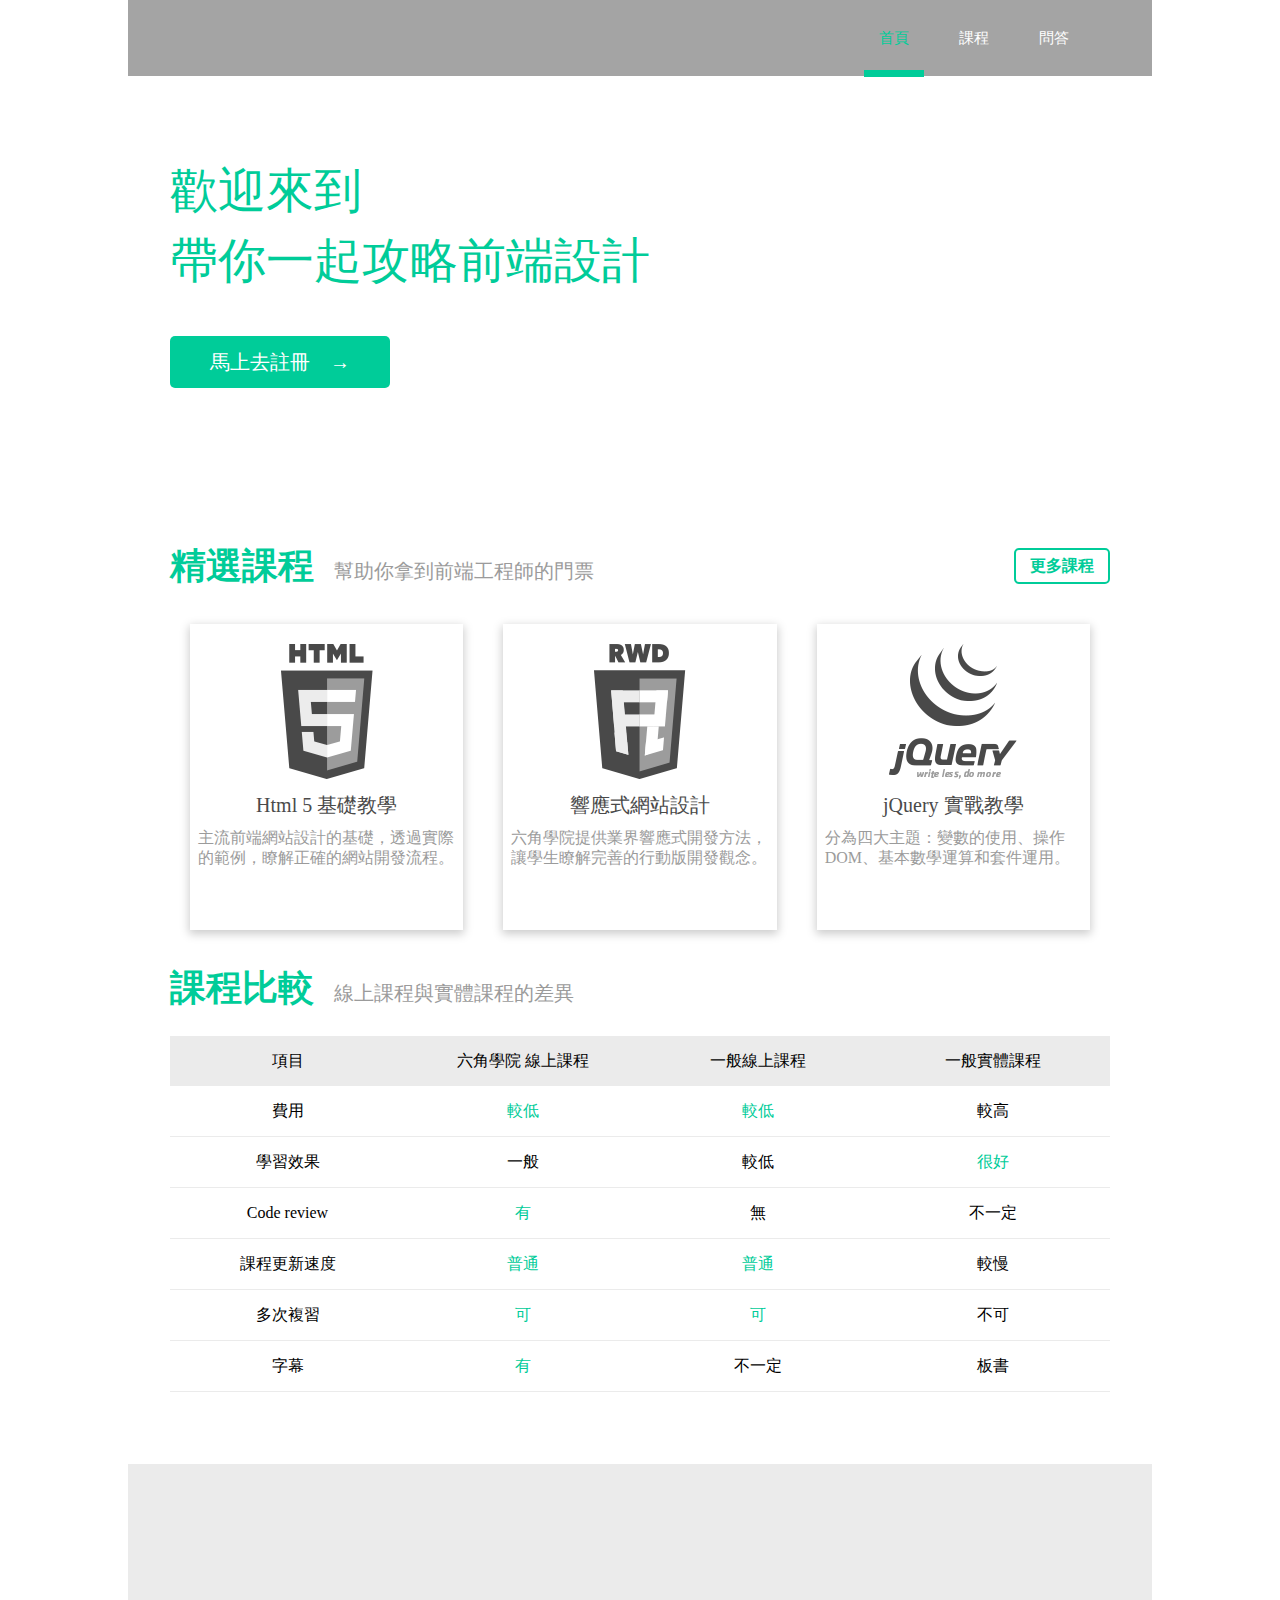
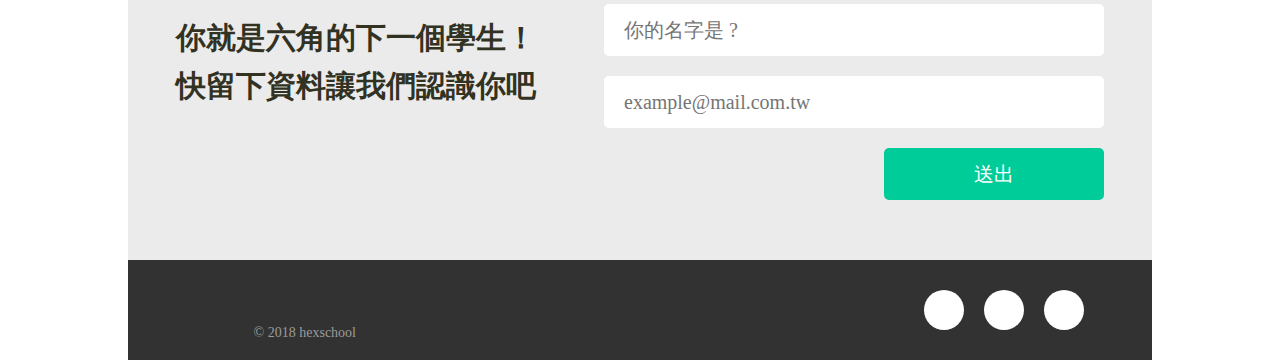
==== commit 94a81236: "add new file" ====
--- a/index.html
+++ b/index.html
@@ -26,9 +26,9 @@
 					<a href="#">六角學院</a>
 				</h1>
 				<ul>
-					<li class="highlight"><a class="highlight" href="../html/index.html">首頁</a></li>
-					<li><a href="../html/class.html">課程</a></li>
-					<li><a href="../html/faq.html">問答</a></li>
+					<li class="highlight"><a class="highlight" href="index.html">首頁</a></li>
+					<li><a href="class.html">課程</a></li>
+					<li><a href="faq.html">問答</a></li>
 				</ul>
 			</div>
 			<div class="banner">
@@ -44,17 +44,17 @@
 			<div class="more-class">更多課程</div>
 			<ul class="class-card">
 				<li>
-					<img src="../img/Html.png" alt="Html 5 基礎教學">
+					<img src="img/Html.png" alt="Html 5 基礎教學">
 					<h4>Html 5 基礎教學</h4>
 					<p>主流前端網站設計的基礎，透過實際的範例，瞭解正確的網站開發流程。</p>
 				</li>
 				<li>
-					<img src="../img/RWD.png" alt="響應式網站設計">
+					<img src="img/RWD.png" alt="響應式網站設計">
 					<h4>響應式網站設計</h4>
 					<p>六角學院提供業界響應式開發方法，讓學生瞭解完善的行動版開發觀念。</p>
 				</li>
 				<li>
-					<img src="../img/jQuery.png" alt="jQuery 實戰教學">
+					<img src="img/jQuery.png" alt="jQuery 實戰教學">
 					<h4>jQuery 實戰教學</h4>
 					<p>分為四大主題：變數的使用、操作DOM、基本數學運算和套件運用。</p>
 				</li>
--- a/css/all.css
+++ b/css/all.css
@@ -60,7 +60,7 @@
 /*head*/
 
 .index{
-    background-image:url("../img/index_banner.jpg");
+    background-image:url("img/index_banner.jpg");
     white-space: nowrap;
     height: 506px;
     width: 1024px;
@@ -133,7 +133,7 @@
 }
 
 .navbar h1 a{
-    background-image:url("../img/header_logo.png");
+    background-image:url("img/header_logo.png");
     width:170px;
     height:36px;
     display:block;
@@ -419,7 +419,7 @@
 }
 
 .footer h1 a{
-    background-image:url("../img/header_logo.png");
+    background-image:url("img/header_logo.png");
     width:170px;
     height:36px;
     display:block;
@@ -433,7 +433,7 @@
 /*head*/
 
 .class{
-    background-image:url("../img/class_banner.jpg");
+    background-image:url("img/class_banner.jpg");
     white-space: nowrap;
     height: 506px;
     width: 1024px;
@@ -613,7 +613,7 @@
 /* head */
 
 .faq{
-    background-image:url("../img/faq_banner.jpg");
+    background-image:url("img/faq_banner.jpg");
     white-space: nowrap;
     height: 506px;
     width: 1024px;
